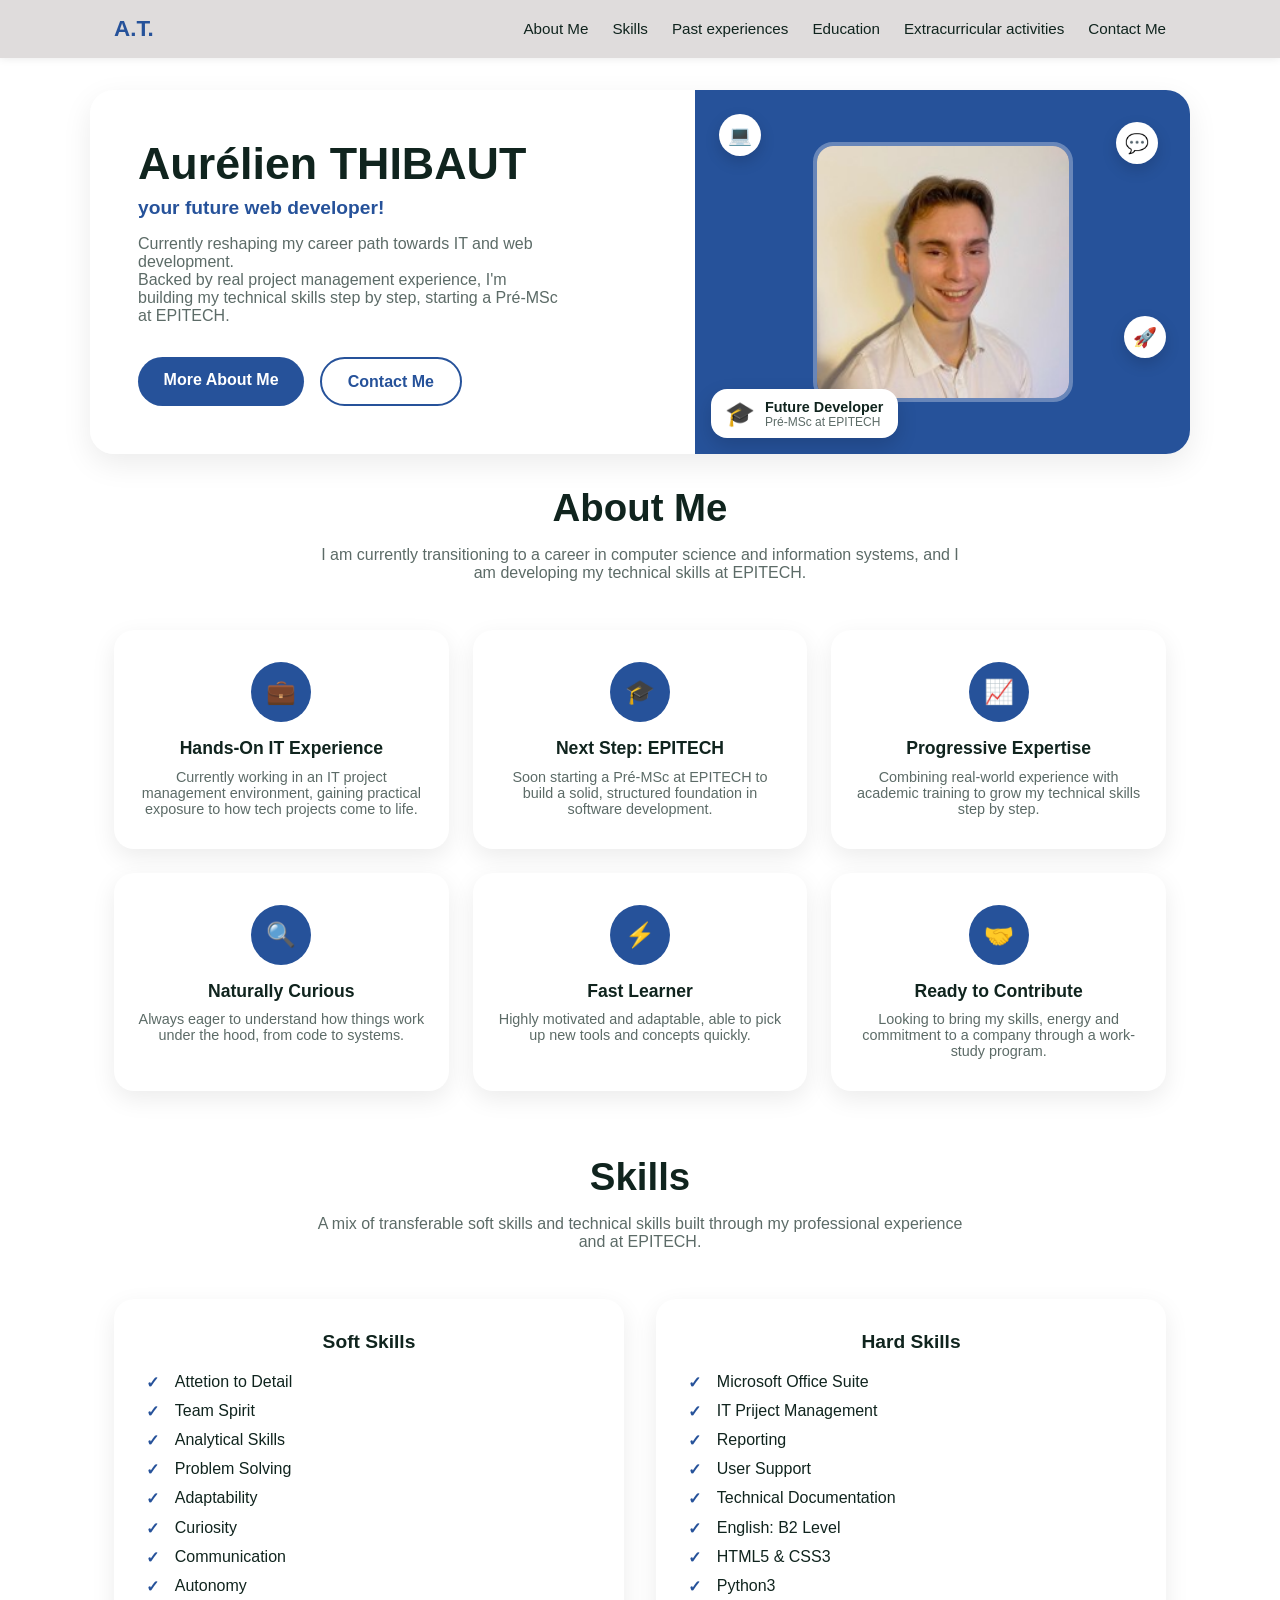
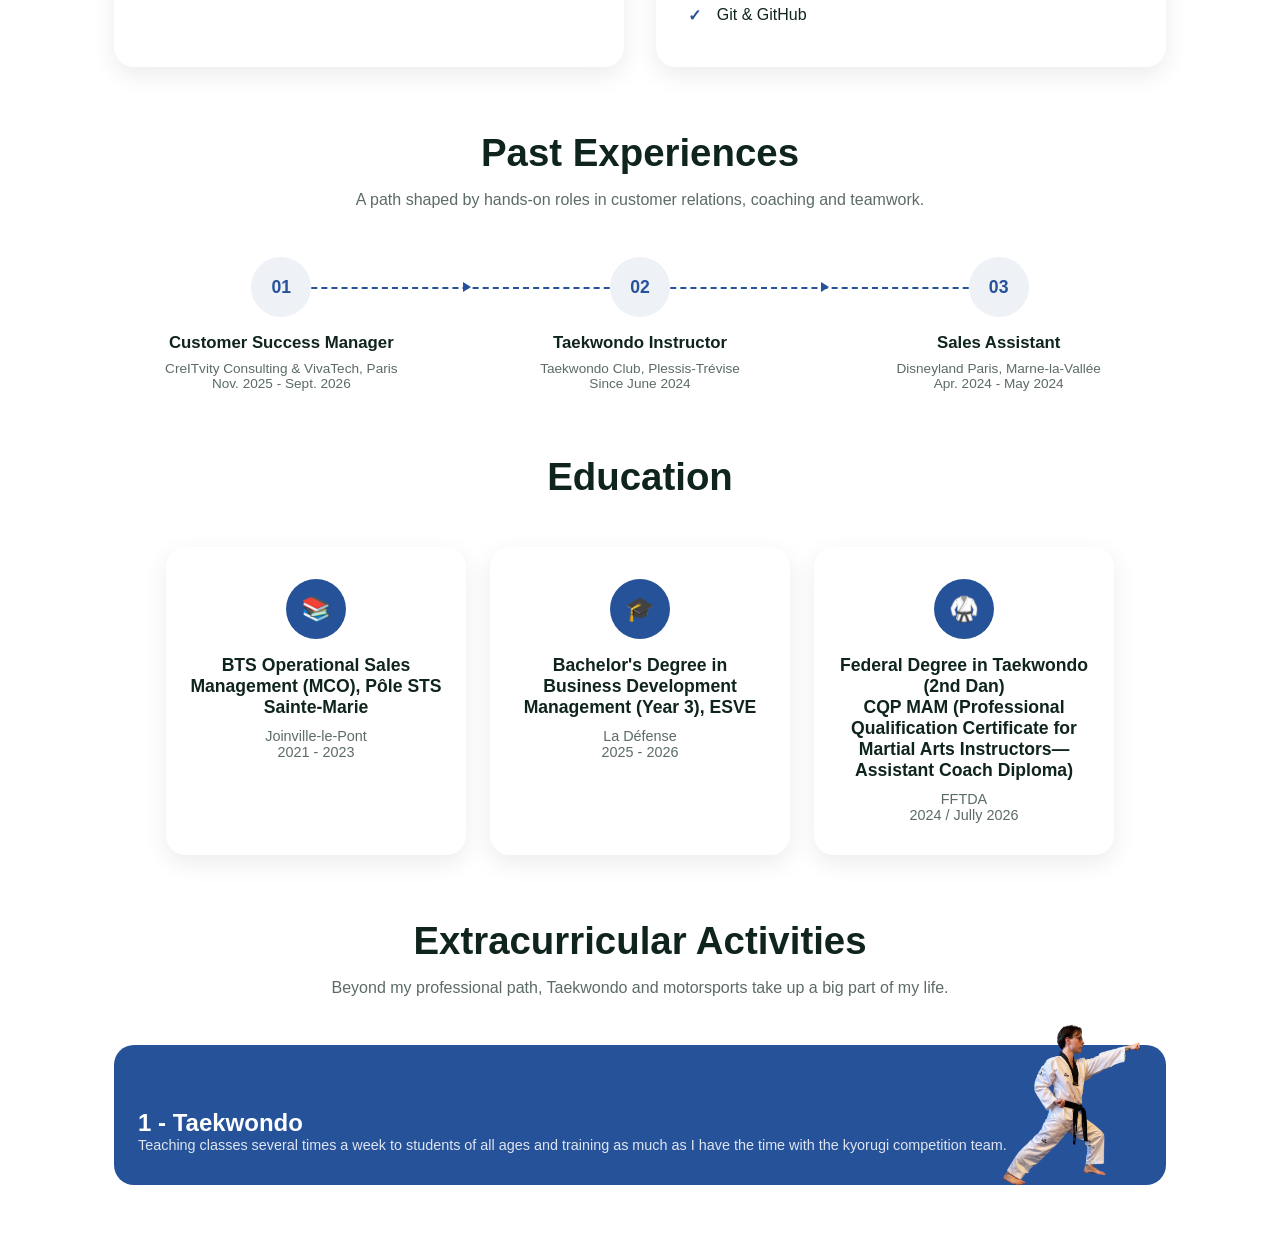
==== Digital_Resume/index.html @ 662f6525 "Day04-05: ongoing" ====
<!DOCTYPE html>
<html lang="en">
<head>
    <meta charset="UTF-8">
    <meta name="viewport" content="width=device-width, initial-scale=1.0">
    <title>Digital Resume</title>

    <link rel="stylesheet" href="style.css">
</head>
<body>
    <header class="navbar">
        <nav>
            <a href="#hero">A.T.</a>

            <ul class="nav-links">
                <li><a href="#about">About Me</a></li>
                <li><a href="#skills">Skills</a></li>
                <li><a href="#experience">Past experiences</a></li>
                <li><a href="#education">Education</a></li>
                <li><a href="#extracurricular">Extracurricular activities</a></li>
                <li><a href="#contact">Contact Me</a></li>
            </ul>
        </nav>
    </header>

    <section id="hero" class="hero">
        <div class="hero-text">
            <h1 class="hero-title">Aurélien THIBAUT</h1>
            <p class="hero-subtitle"> your future web developer!</p>
            <p class="hero-description">
                Currently reshaping my career path towards IT and web development.<br>
                Backed by real project management experience, I'm building my technical
                skills step by step, starting a Pré-MSc at EPITECH.
            </p>
            <div class="hero-buttons">
                <a href="#about" class="btn btn-primary">More About Me</a>
                <a href="#contact" class="btn btn-secondary">Contact Me</a>
            </div>
        </div>

        <div class="hero-image">
            <img src="Photo.jpg" alt="Picture Of Me" class="hero-photo">

            <div class="hero-badge hero-badge-main">
                <span class="hero-badge-icon">🎓</span>
                <div>
                    <p class="hero-badge-title">Future Developer</p>
                    <p class="hero-badge-text">Pré-MSc at EPITECH</p>
                </div>
            </div>
        
            <div class="hero-floating-icon icon-one">💻</div>
            <div class="hero-floating-icon icon-two">💬</div>
            <div class="hero-floating-icon icon-three">🚀</div>
        </div>
    </section>
    
    <section id="about">
        <div class="about-intro">
            <h2>About Me</h2>
                <p>I am currently transitioning to a career in computer science and information systems, and I am developing my technical skills at EPITECH.</p>
            </div>

        <div class="about-grid">
            <div class="about-item">
                <div class="about-icon">💼</div>
                <h3>Hands-On IT Experience</h3>
                <p>Currently working in an IT project management environment, gaining practical exposure to how tech projects come to life.</p>
            </div>

            <div class="about-item">
                <div class="about-icon">🎓</div>
                <h3>Next Step: EPITECH</h3>
                <p>Soon starting a Pré-MSc at EPITECH to build a solid, structured foundation in software development.</p>
            </div>

            <div class="about-item">
                <div class="about-icon">📈</div>
                <h3>Progressive Expertise</h3>
                <p>Combining real-world experience with academic training to grow my technical skills step by step.</p>
            </div>

            <div class="about-item">
                <div class="about-icon">🔍</div>
                <h3>Naturally Curious</h3>
                <p>Always eager to understand how things work under the hood, from code to systems.</p>
            </div>

            <div class="about-item">
                <div class="about-icon">⚡</div>
                <h3>Fast Learner</h3>
                <p>Highly motivated and adaptable, able to pick up new tools and concepts quickly.</p>
            </div>

            <div class="about-item">
                <div class="about-icon">🤝</div>
                <h3>Ready to Contribute</h3>
                <p>Looking to bring my skills, energy and commitment to a company through a work-study program.</p>
            </div>
        </div>
    </section>

    <section id="skills">
        <div class="section-header">
            <h2>Skills</h2>
            <p> A mix of transferable soft skills and technical skills built through my professional experience and at EPITECH.</p>
        </div>

        <div class="skills-grid">
            <div class="skills-category">
                <h3>Soft Skills</h3>
                <ul class="skills-list">
                    <li>Attetion to Detail</li>
                    <li>Team Spirit</li>
                    <li>Analytical Skills</li>
                    <li>Problem Solving</li>
                    <li>Adaptability</li>
                    <li>Curiosity</li>
                    <li>Communication</li>
                    <li>Autonomy</li>
                </ul>
            </div>

            <div class="skills-category">
                <h3>Hard Skills</h3>
                <ul class="skills-list">
                    <li>Microsoft Office Suite</li>
                    <li>IT Priject Management</li>
                    <li>Reporting</li>
                    <li>User Support</li>
                    <li>Technical Documentation</li>
                    <li>English: B2 Level</li>
                    <li>HTML5 & CSS3</li>
                    <li>Python3</li>
                    <li>Git & GitHub</li>
                </ul>
            </div>
        </div>
    </section>

    <section id="past experiences">

        <div class="section-header">
            <h2>Past Experiences</h2>
            <p>A path shaped by hands-on roles in customer relations, coaching and teamwork.</p>
        </div>

        <div class="experience-timeline">

            <div class="experience-step">
                <div class="experience-number">01</div>
                <h3>Customer Success  Manager</h3>
                <p>CreITvity Consulting & VivaTech, Paris<br>Nov. 2025 - Sept. 2026</p>
            </div>

            <div class="experience-step">
                <div class="experience-number">02</div>
                <h3>Taekwondo Instructor</h3>
                <p>Taekwondo Club, Plessis-Trévise<br>Since June 2024</p>
            </div>

            <div class="experience-step">
                <div class="experience-number">03</div>
                <h3>Sales Assistant</h3>
                <p>Disneyland Paris, Marne-la-Vallée<br>Apr. 2024 - May 2024</p>
            </div>

        </div>

    </section>

    <section id="education">

        <div class="education-intro">
            <h2>Education</h2>
        </div>

        <div class="education-grid">

            <div class="education-item">
                <div class="education-icon">📚</div>
                <h3>BTS Operational Sales Management (MCO), Pôle STS Sainte-Marie</h3>
                <p>Joinville-le-Pont<br>2021 - 2023</p>
            </div>

            <div class="education-item">
                <div class="education-icon">🎓</div>
                <h3>Bachelor's Degree in Business Development Management (Year 3), ESVE</h3>
                <p>La Défense<br>2025 - 2026</p>
            </div>

            <div class="education-item">
                <div class="education-icon">🥋</div>
                <h3>Federal Degree in Taekwondo (2nd Dan)<br>CQP MAM (Professional Qualification Certificate for Martial Arts Instructors—Assistant Coach Diploma)</h3>
                <p>FFTDA<br>2024 / Jully 2026</p>
            </div>

        </div>

    </section>

    <section id="extracurricular">

        <div class="section-header">
            <div class="extracurricular_activities-number"></div>
                <h2>Extracurricular Activities</h2>
                <p>Beyond my professional path, Taekwondo and motorsports take up a big part of my life.</p>
        </div>

            <div class="extracurricular-grid">
                <div class="extracurricular-item">
                    <img src="extracurricular-taekwondo.png" alt=" Picture Of Me Doing Taekwondo" class="extracurricular_activity_1-photo">
                    <h2>1 - Taekwondo</h2>
                    <p>Teaching classes several times a week to students of all ages and training as much as I have the time with the kyorugi competition team.</p>
                </div>
            </div>

    </section>

    <section class="Contact Me">
        <div class="contact">

        </div>
    </section>

</body>
</html>
---- Digital_Resume/style.css ----
/* Reset de base */
* {
    margin: 0;
    padding: 0;
    box-sizing: border-box;
}

body {
    font-family: Arial, sans-serif;
    color: #10241e;
}

a {
    text-decoration: none;
    color: inherit;
}

ul {
    list-style: none;
}

/* Barre menu */
.navbar {
    position: sticky;
    top: 0;
    background-color: #dfdcdc;
    box-shadow: 0 1px 8px rgba(0, 0, 0, 0.08);
    z-index: 1000;
}

.navbar nav {
    display: flex;
    align-items: center;
    justify-content: space-between;
    max-width: 1100px;
    margin: 0 auto;
    padding: 1rem 1.5rem;
    flex-wrap: wrap;
    gap: 1rem;
}

.navbar nav > a {
    font-weight: 700;
    font-size: 1.4rem;
    color: #26529a;
}

.nav-links {
    display: flex;
    flex-wrap: wrap;
    gap: 1.5rem;
}

.nav-links a {
    font-weight: 500;
    font-size: 0.95rem;
    position: relative;
    padding-bottom: 4px;
    transition: color 0.3s ease;
}

.nav-links a:hover {
    color: #26529a;
}

.nav-links a::after {
    content: '';
    position: absolute;
    left: 0;
    bottom: 0;
    width: 0;
    height: 2px;
    background-color: #26529a;
    transition: width 0.3s ease;
}

.nav-links a:hover::after {
    width: 100%;
}

/* Responsive : sur petit écran, les liens passent à la ligne au lieu de se cacher */
@media (max-width: 600px) {
    .navbar nav {
        flex-direction: column;
        align-items: center;
        text-align: center;
    }

    .nav-links {
        justify-content: center;
        gap: 1rem 1.2rem;
    }
}

/* Hero */
.hero {
    max-width: 1100px;
    margin: 2rem auto;
    display: grid;
    grid-template-columns: 1.1fr 0.9fr;
    align-items: stretch;
    border-radius: 24px;
    overflow: hidden;
    box-shadow: 0 10px 30px rgba(0, 0, 0, 0.08);
}

.hero-text {
    padding: 3rem;
    display: flex;
    flex-direction: column;
    justify-content: center;
    background-color: #ffffff;
}

.hero-title {
    font-size: clamp(2rem, 4vw, 2.8rem);
    margin-bottom: 0.5rem;
}

.hero-subtitle {
    font-size: 1.2rem;
    color: #26529a;
    font-weight: 600;
    margin-bottom: 1rem;
}

.hero-description {
    color: #5c6b67;
    margin-bottom: 2rem;
    max-width: 420px;
}

.hero-buttons {
    display: flex;
    gap: 1rem;
    flex-wrap: wrap;
}

.btn {
    padding: 0.85rem 1.6rem;
    border-radius: 999px;
    font-weight: 600;
    text-align: center;
    transition: transform 0.3s ease, box-shadow 0.3s ease, background-color 0.3s ease;
}

.btn-primary {
    background-color: #26529a;
    color: #ffffff;
}

.btn-primary:hover {
    background-color: #26529a;
    transform: translateY(-3px);
}

.btn-secondary {
    border: 2px solid #26529a;
    color: #26529a;
}

.btn-secondary:hover {
    background-color: #26529a;
    color: #ffffff;
    transform: translateY(-3px);
}

/* Colonne image */
.hero-image {
    position: relative;
    background-color: #26529a;
    display: flex;
    align-items: center;
    justify-content: center;
    padding: 2rem;
}

.hero-photo {
    width: clamp(160px, 35vw, 260px);
    height: clamp(160px, 35vw, 260px);
    object-fit: cover;
    border-radius: 20px;
    border: 4px solid rgba(255, 255, 255, 0.3);
}

/* Badge principal flottant */
.hero-badge {
    position: absolute;
    bottom: 1rem;
    left: 1rem;
    background-color: #ffffff;
    border-radius: 16px;
    padding: 0.6rem 0.9rem;
    display: flex;
    align-items: center;
    gap: 0.6rem;
    box-shadow: 0 8px 20px rgba(0, 0, 0, 0.15);
    max-width: min(220px, 55vw);
}

.hero-badge-icon {
    font-size: 1.5rem;
}

.hero-badge-title {
    font-weight: 700;
    font-size: 0.9rem;
}

.hero-badge-text {
    font-size: 0.75rem;
    color: #5c6b67;
}

/* Petites icônes flottantes décoratives */
.hero-floating-icon {
    position: absolute;
    background-color: #ffffff;
    border-radius: 50%;
    width: clamp(32px, 8vw, 42px);
    height: clamp(32px, 8vw, 42px);
    display: flex;
    align-items: center;
    justify-content: center;
    font-size: clamp(0.9rem, 2.5vw, 1.2rem);
    box-shadow: 0 6px 15px rgba(0, 0, 0, 0.15);
    animation: floatUpDown 3s ease-in-out infinite;
}

.icon-one {
    top: 1.5rem;
    left: 1.5rem;
    animation-delay: 0s;
}

.icon-two {
    top: 2rem;
    right: 2rem;
    animation-delay: 1s;
}

.icon-three {
    bottom: 6rem;
    right: 1.5rem;
    animation-delay: 2s;
}

@keyframes floatUpDown {
    0%, 100% { transform: translateY(0); }
    50% { transform: translateY(-10px); }
}

/* About Me */
.about-intro {
    max-width: 700px;
    margin: 0 auto 3rem;
    padding: 0 1.5rem;
    text-align: center;
}

.about-intro h2 {
    font-size: clamp(1.8rem, 3.5vw, 2.4rem);
    margin-bottom: 1rem;
}

.about-intro p {
    color: #5c6b67;
}

.about-grid {
    max-width: 1100px;
    margin: 0 auto;
    padding: 0 1.5rem 4rem;
    display: grid;
    grid-template-columns: repeat(3, 1fr);
    gap: 1.5rem;
}

.about-item {
    background-color: #ffffff;
    border-radius: 20px;
    padding: 2rem 1.5rem;
    box-shadow: 0 8px 24px rgba(0, 0, 0, 0.08);
    text-align: center;
    transition: transform 0.3s ease, box-shadow 0.3s ease;
}

.about-item:hover {
    transform: translateY(-6px);
    box-shadow: 0 14px 30px rgba(0, 0, 0, 0.12);
}

.about-icon {
    width: 60px;
    height: 60px;
    margin: 0 auto 1rem;
    border-radius: 50%;
    background-color: #26529a;
    color: #ffffff;
    display: flex;
    align-items: center;
    justify-content: center;
    font-size: 1.5rem;
}

.about-item h3 {
    font-size: 1.1rem;
    margin-bottom: 0.6rem;
}

.about-item p {
    font-size: 0.9rem;
    color: #5c6b67;
}

/* Skills */
.section-header {
    max-width: 700px;
    margin: 0 auto 3rem;
    padding: 0 1.5rem;
    text-align: center;
}

.section-header h2 {
    font-size: clamp(1.8rem, 3.5vw, 2.4rem);
    margin-bottom: 1rem;
}

.section-header p {
    color: #5c6b67;
}

.skills-grid {
    max-width: 1100px;
    margin: 0 auto;
    padding: 0 1.5rem 4rem;
    display: grid;
    grid-template-columns: repeat(2, 1fr);
    gap: 2rem;
}

.skills-category {
    background-color: #ffffff;
    border-radius: 20px;
    padding: 2rem;
    box-shadow: 0 8px 24px rgba(0, 0, 0, 0.08);
}

.skills-category h3 {
    text-align: center;
    margin-bottom: 1.2rem;
    font-size: 1.2rem;
}

.skills-list li {
    position: relative;
    padding-left: 1.8rem;
    margin-bottom: 0.7rem;
    color: #10241e;
}

.skills-list li::before {
    content: '✓';
    position: absolute;
    left: 0;
    color: #26529a;
    font-weight: 700;
}

/* Past Experiences */
.experience-timeline {
    max-width: 1100px;
    margin: 0 auto;
    padding: 0 1.5rem 4rem;
    display: grid;
    grid-template-columns: repeat(3, 1fr);
    gap: 1.5rem;
}

.experience-step {
    position: relative;
    text-align: center;
}

.experience-number {
    width: 60px;
    height: 60px;
    margin: 0 auto 1rem;
    border-radius: 50%;
    background-color: #eef1f6;
    color: #26529a;
    font-weight: 700;
    font-size: 1.1rem;
    display: flex;
    align-items: center;
    justify-content: center;
    position: relative;
    z-index: 2;
}

.experience-step h3 {
    margin-bottom: 0.5rem;
    font-size: 1.05rem;
}

.experience-step p {
    color: #5c6b67;
    font-size: 0.85rem;
}

/* Trait pointillé entre les cercles (pas sur le dernier step) */
.experience-step:not(:last-child)::before {
    content: '';
    position: absolute;
    top: 30px;
    left: 50%;
    width: calc(100% + 1.5rem);
    height: 0;
    border-top: 2px dashed #26529a;
    z-index: 1;
}

/* Pointe de flèche à la fin du trait */
.experience-step:not(:last-child)::after {
    content: '';
    position: absolute;
    top: 30px;
    left: calc(100% + 1.5rem - 10px);
    transform: translateY(-50%);
    width: 0;
    height: 0;
    border-top: 5px solid transparent;
    border-bottom: 5px solid transparent;
    border-left: 8px solid #26529a;
    z-index: 1;
}

/* Education */
.education-intro {
    max-width: 700px;
    margin: 0 auto 3rem;
    padding: 0 1.5rem;
    text-align: center;
}

.education-intro h2 {
    font-size: clamp(1.8rem, 3.5vw, 2.4rem);
    margin-bottom: 1rem;
}

.education-intro p {
    color: #5c6b67;
}

.education-grid {
    max-width: 1100px;
    margin: 0 auto;
    padding: 0 1.5rem 4rem;
    display: flex;
    flex-wrap: wrap;
    justify-content: center;
    gap: 1.5rem;
}

.education-item {
    flex: 0 1 300px;
    background-color: #ffffff;
    border-radius: 20px;
    padding: 2rem 1.5rem;
    box-shadow: 0 8px 24px rgba(0, 0, 0, 0.08);
    text-align: center;
    transition: transform 0.3s ease, box-shadow 0.3s ease;
}

.education-item:hover {
    transform: translateY(-6px);
    box-shadow: 0 14px 30px rgba(0, 0, 0, 0.12);
}

.education-icon {
    width: 60px;
    height: 60px;
    margin: 0 auto 1rem;
    border-radius: 50%;
    background-color: #26529a;
    color: #ffffff;
    display: flex;
    align-items: center;
    justify-content: center;
    font-size: 1.5rem;
}

.education-item h3 {
    font-size: 1.1rem;
    margin-bottom: 0.6rem;
}

.education-item p {
    font-size: 0.9rem;
    color: #5c6b67;
}

/* Extracurricular Activities */
.extracurricular-grid {
    max-width: 1100px;
    margin: 0 auto;
    padding: 0 1.5rem 4rem;
    display: grid;
    grid-template-columns: repeat(auto-fit, minmax(260px, 1fr));
    gap: 2rem;
}

.extracurricular-item {
    position: relative;
    background-color: #26529a;
    border-radius: 20px;
    padding: 4rem 1.5rem 2rem;
    color: #ffffff;
    overflow: visible;
}

.extracurricular_activity_1-photo {
    position: absolute;
    top: -40px;
    right: 1.5rem;
    width: 140px;
    height: 200px;
    object-fit: cover;
    border-radius: 0px;
}

.extracurricular-item h3 {
    font-size: 1.2rem;
    margin-bottom: 0.5rem;
}

.extracurricular-item p {
    font-size: 0.9rem;
    color: rgba(255, 255, 255, 0.85);
}

/* Responsive */
.hero-floating-icon {
    position: absolute;
    background-color: #ffffff;
    border-radius: 50%;
    width: clamp(32px, 8vw, 42px);
    height: clamp(32px, 8vw, 42px);
    display: flex;
    align-items: center;
    justify-content: center;
    font-size: clamp(0.9rem, 2.5vw, 1.2rem);
    box-shadow: 0 6px 15px rgba(0, 0, 0, 0.15);
    animation: floatUpDown 3s ease-in-out infinite;
}

@media (max-width: 900px) {
    .about-grid {
        grid-template-columns: repeat(2, 1fr);
    }
}

@media (max-width: 767px) {
    .hero {
        grid-template-columns: 1fr;
        margin: 1rem;
    }

    .hero-text {
        padding: 2rem 1.5rem;
        text-align: center;
        align-items: center;
    }

    .hero-description {
        max-width: none;
    }

    .hero-buttons {
        justify-content: center;
    }

    .hero-image {
        min-height: 320px;
    }
}

@media (max-width: 700px) {
    .skills-grid {
        grid-template-columns: 1fr;
    }

    .experience-timeline {
    grid-template-columns: 1fr;
    gap: 2.5rem;
    }

.experience-step::before,
.experience-step::after {
    display: none;
    }
}

@media (max-width: 600px) {
    .about-grid {
        grid-template-columns: 1fr;
    }
}

@media (max-width: 480px) {
    .navbar nav > a {
        font-size: 1.2rem;
    }

    .nav-links {
        gap: 0.6rem 1rem;
        font-size: 0.85rem;
    }
}
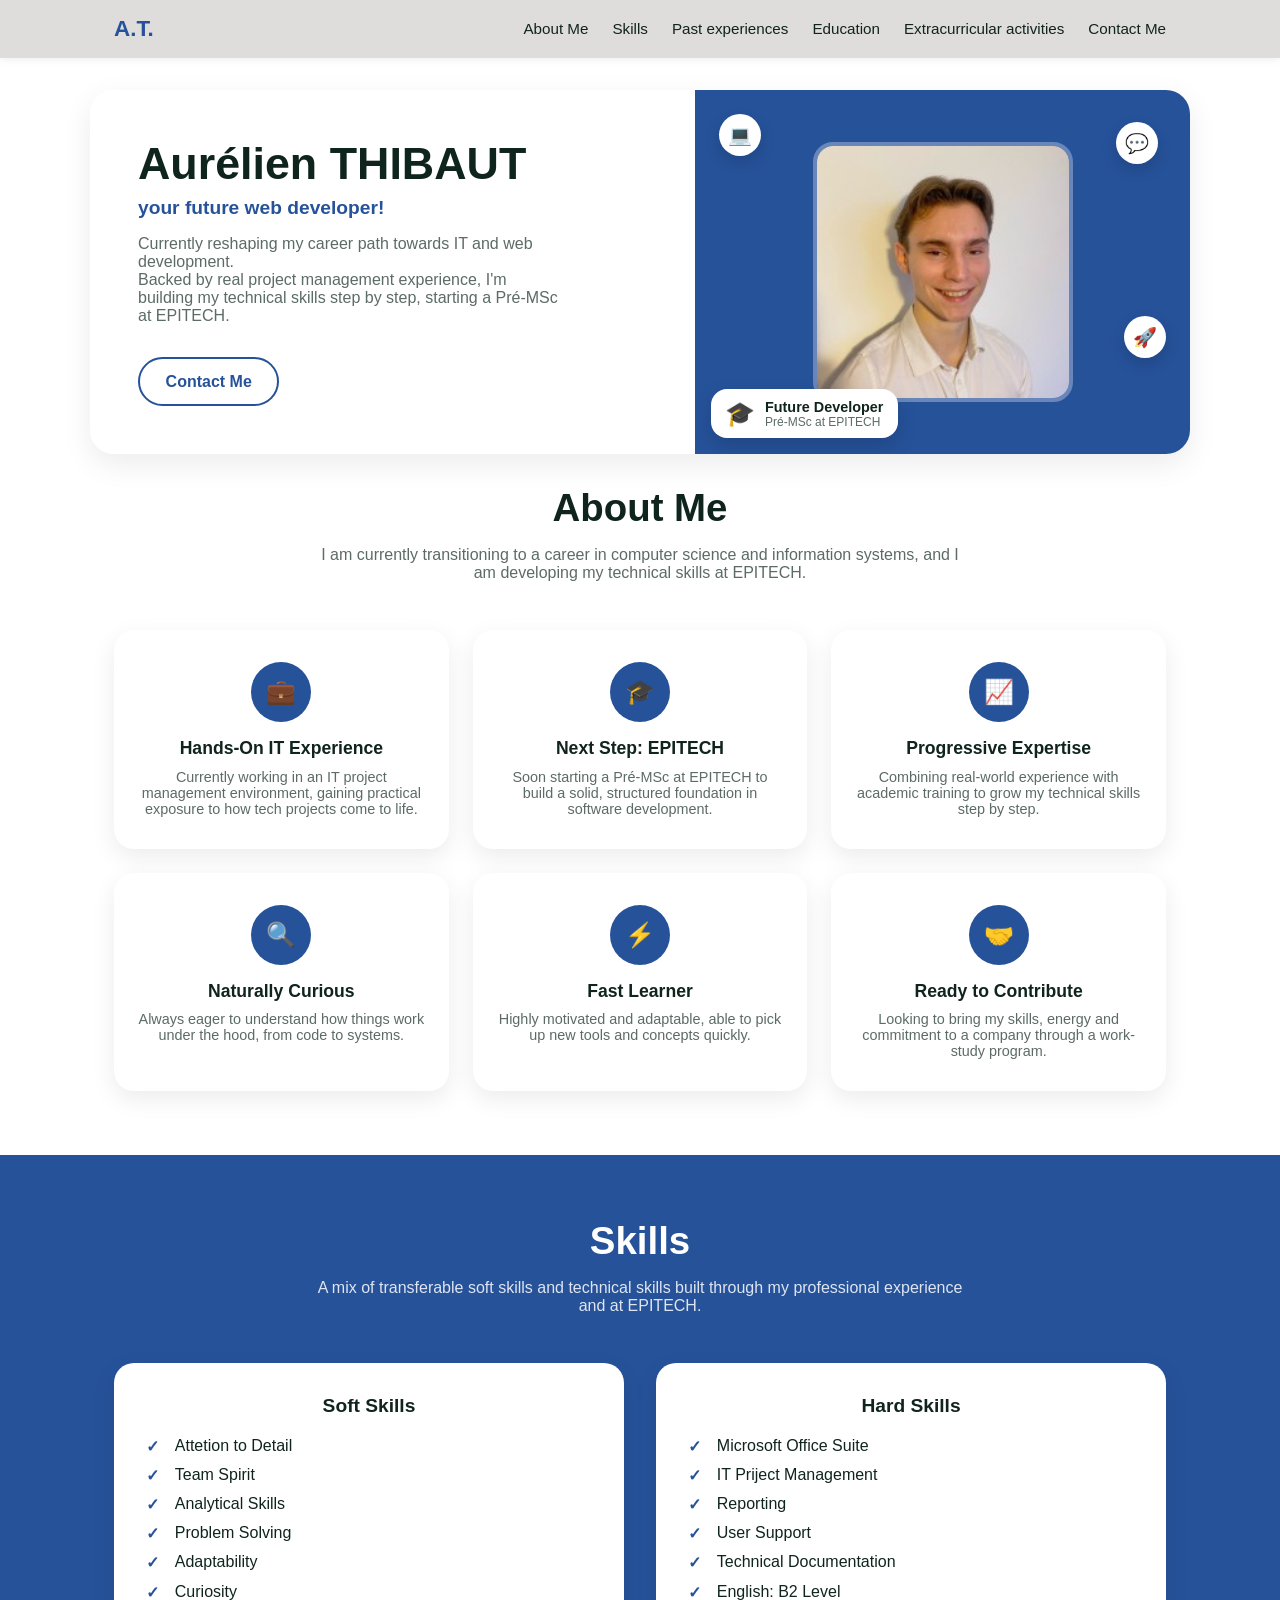
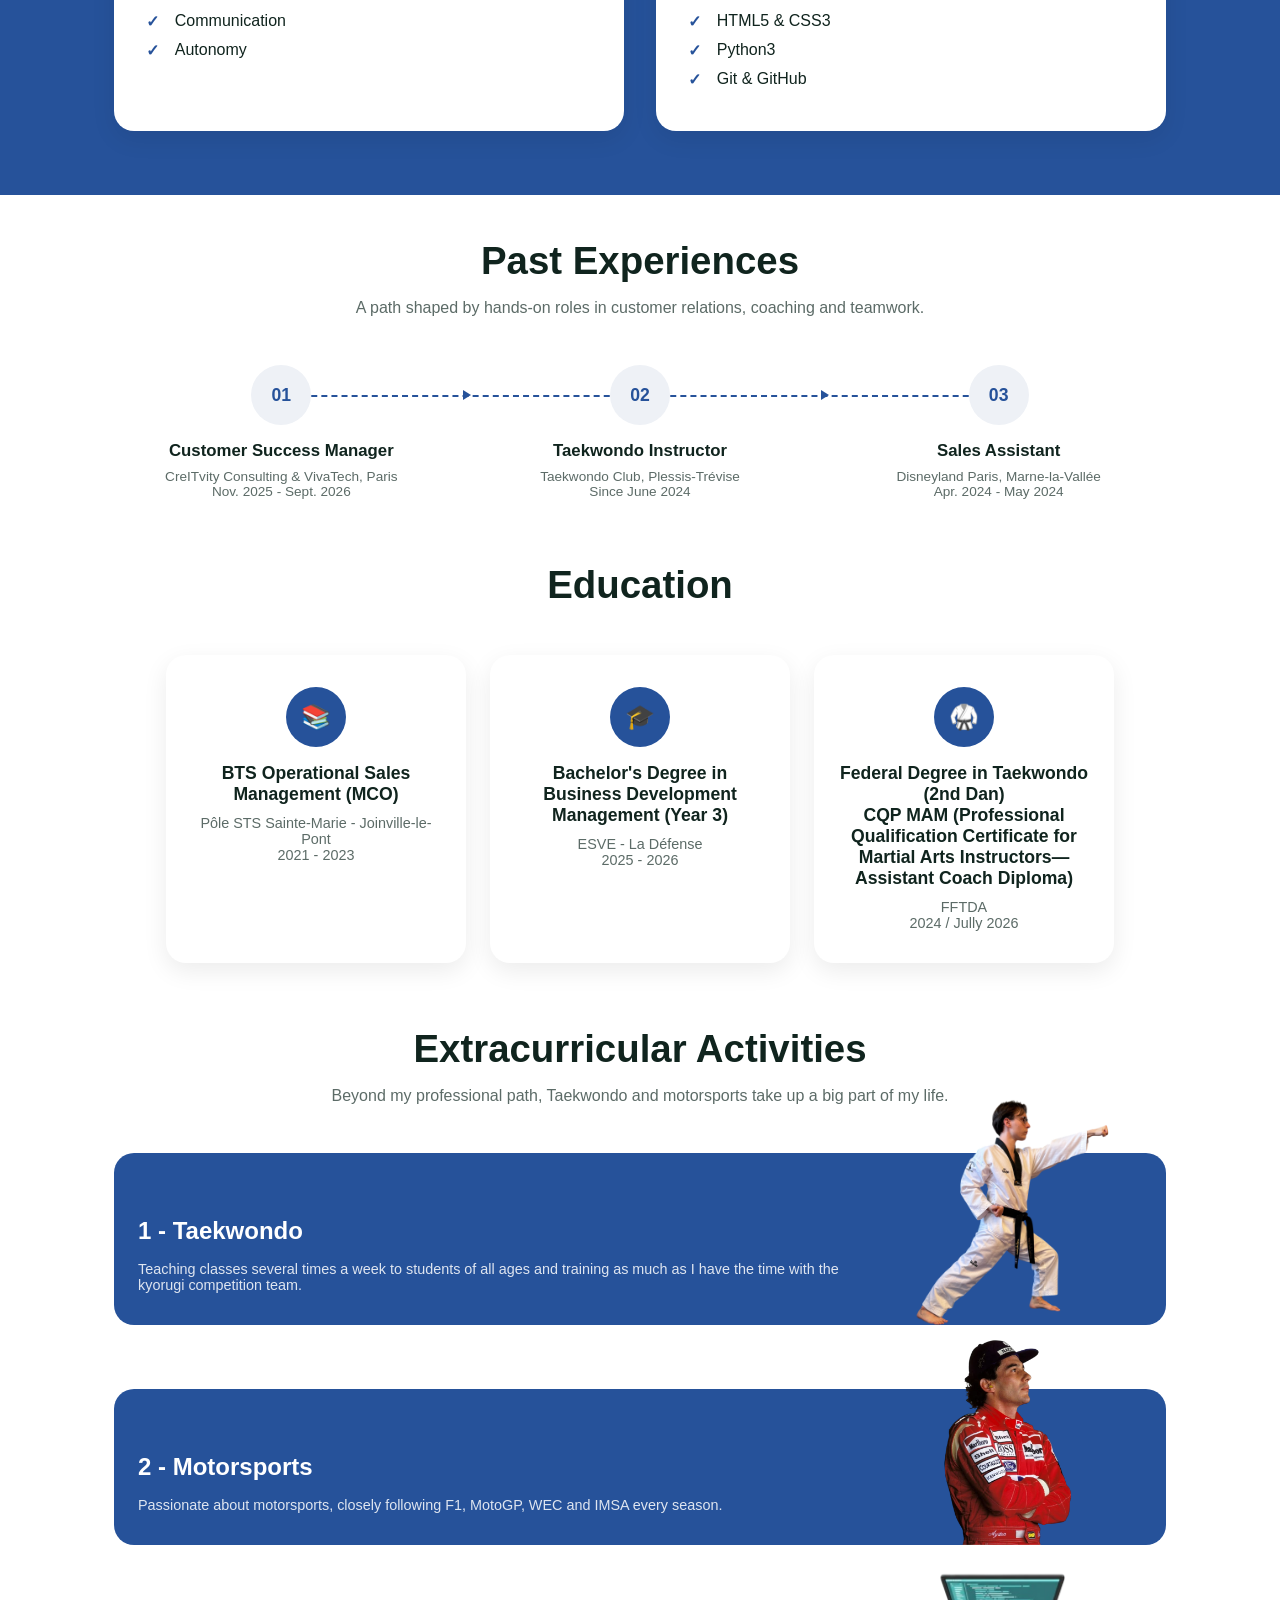
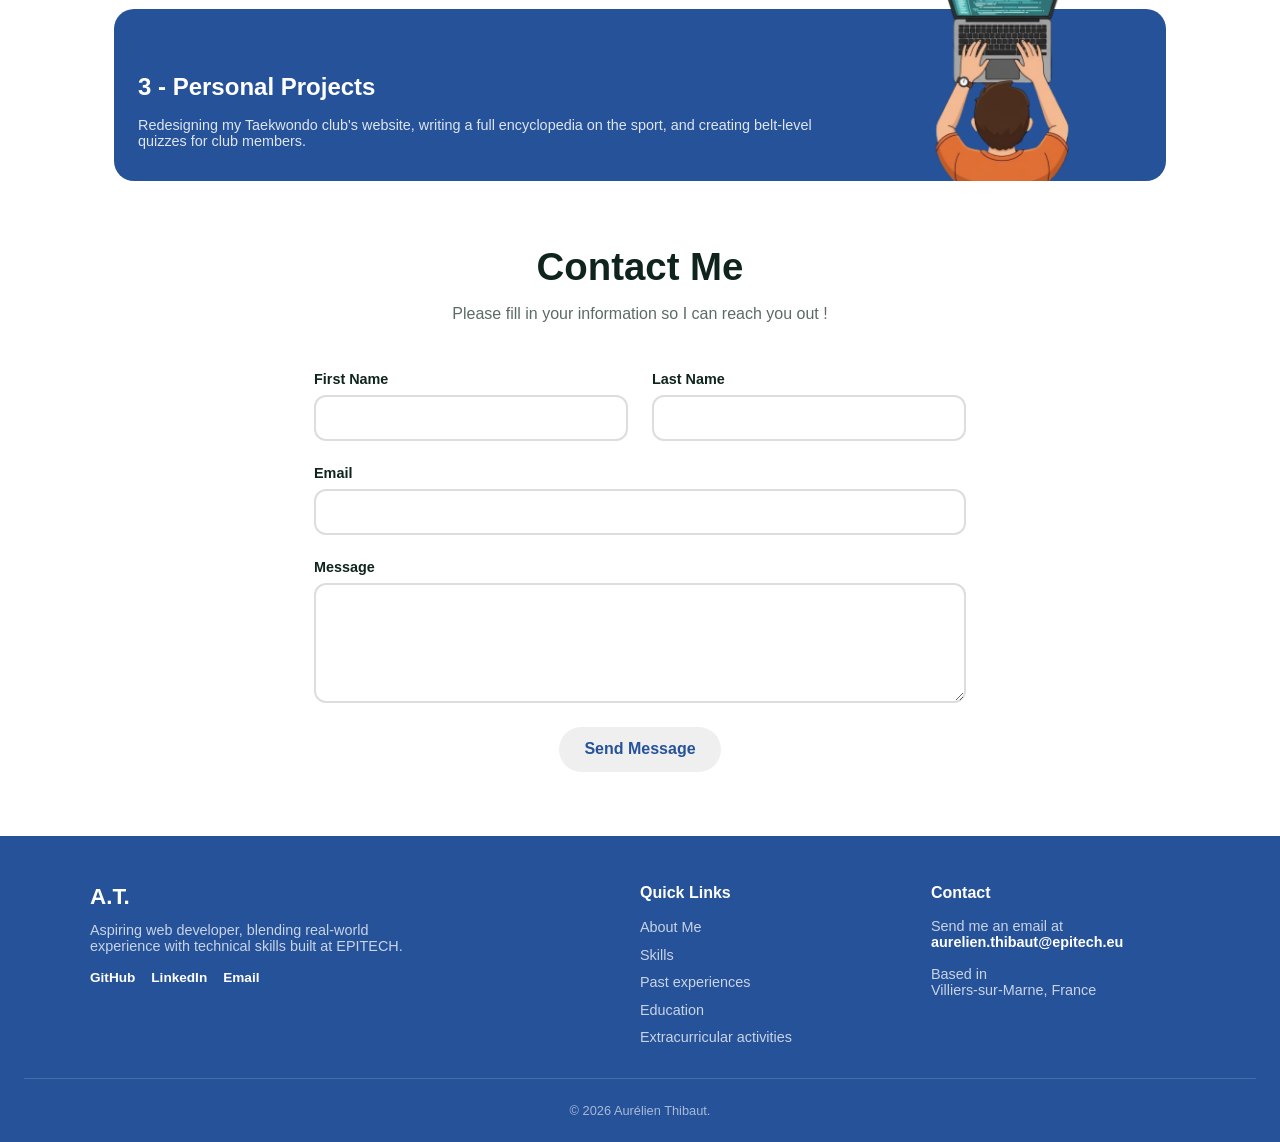
==== commit 78f064af: "Digital_Resume: done (setting the website's prod)" ====
--- a/Digital_Resume/index.html
+++ b/Digital_Resume/index.html
@@ -23,205 +23,286 @@
         </nav>
     </header>
 
-    <section id="hero" class="hero">
-        <div class="hero-text">
-            <h1 class="hero-title">Aurélien THIBAUT</h1>
-            <p class="hero-subtitle"> your future web developer!</p>
-            <p class="hero-description">
-                Currently reshaping my career path towards IT and web development.<br>
-                Backed by real project management experience, I'm building my technical
-                skills step by step, starting a Pré-MSc at EPITECH.
-            </p>
-            <div class="hero-buttons">
-                <a href="#about" class="btn btn-primary">More About Me</a>
-                <a href="#contact" class="btn btn-secondary">Contact Me</a>
+    <main>
+
+        <section id="hero" class="hero">
+            <div class="hero-text">
+                <h1 class="hero-title">Aurélien THIBAUT</h1>
+                <p class="hero-subtitle"> your future web developer!</p>
+                <p class="hero-description">
+                    Currently reshaping my career path towards IT and web development.<br>
+                    Backed by real project management experience, I'm building my technical
+                    skills step by step, starting a Pré-MSc at EPITECH.
+                </p>
+                <div class="hero-buttons">
+                    <a href="#contact" class="btn btn-primary">Contact Me</a>
+                </div>
+            </div>
+
+            <div class="hero-image">
+                <img src="Photo.jpg" alt="Picture Of Me" class="hero-photo">
+
+                <div class="hero-badge hero-badge-main">
+                    <span class="hero-badge-icon">🎓</span>
+                    <div>
+                        <p class="hero-badge-title">Future Developer</p>
+                        <p class="hero-badge-text">Pré-MSc at EPITECH</p>
+                    </div>
+                </div>
+            
+                <div class="hero-floating-icon icon-one">💻</div>
+                <div class="hero-floating-icon icon-two">💬</div>
+                <div class="hero-floating-icon icon-three">🚀</div>
+            </div>
+        </section>
+        
+        <section id="about">
+            <div class="about-intro">
+                <h2>About Me</h2>
+                    <p>I am currently transitioning to a career in computer science and information systems, and I am developing my technical skills at EPITECH.</p>
+                </div>
+
+            <div class="about-grid">
+                <div class="about-item">
+                    <div class="about-icon">💼</div>
+                    <h3>Hands-On IT Experience</h3>
+                    <p>Currently working in an IT project management environment, gaining practical exposure to how tech projects come to life.</p>
+                </div>
+
+                <div class="about-item">
+                    <div class="about-icon">🎓</div>
+                    <h3>Next Step: EPITECH</h3>
+                    <p>Soon starting a Pré-MSc at EPITECH to build a solid, structured foundation in software development.</p>
+                </div>
+
+                <div class="about-item">
+                    <div class="about-icon">📈</div>
+                    <h3>Progressive Expertise</h3>
+                    <p>Combining real-world experience with academic training to grow my technical skills step by step.</p>
+                </div>
+
+                <div class="about-item">
+                    <div class="about-icon">🔍</div>
+                    <h3>Naturally Curious</h3>
+                    <p>Always eager to understand how things work under the hood, from code to systems.</p>
+                </div>
+
+                <div class="about-item">
+                    <div class="about-icon">⚡</div>
+                    <h3>Fast Learner</h3>
+                    <p>Highly motivated and adaptable, able to pick up new tools and concepts quickly.</p>
+                </div>
+
+                <div class="about-item">
+                    <div class="about-icon">🤝</div>
+                    <h3>Ready to Contribute</h3>
+                    <p>Looking to bring my skills, energy and commitment to a company through a work-study program.</p>
+                </div>
+            </div>
+        </section>
+
+        <section id="skills">
+            <div class="section-header">
+                <h2>Skills</h2>
+                <p> A mix of transferable soft skills and technical skills built through my professional experience and at EPITECH.</p>
+            </div>
+
+            <div class="skills-grid">
+                <div class="skills-category">
+                    <h3>Soft Skills</h3>
+                    <ul class="skills-list">
+                        <li>Attetion to Detail</li>
+                        <li>Team Spirit</li>
+                        <li>Analytical Skills</li>
+                        <li>Problem Solving</li>
+                        <li>Adaptability</li>
+                        <li>Curiosity</li>
+                        <li>Communication</li>
+                        <li>Autonomy</li>
+                    </ul>
+                </div>
+
+                <div class="skills-category">
+                    <h3>Hard Skills</h3>
+                    <ul class="skills-list">
+                        <li>Microsoft Office Suite</li>
+                        <li>IT Priject Management</li>
+                        <li>Reporting</li>
+                        <li>User Support</li>
+                        <li>Technical Documentation</li>
+                        <li>English: B2 Level</li>
+                        <li>HTML5 & CSS3</li>
+                        <li>Python3</li>
+                        <li>Git & GitHub</li>
+                    </ul>
+                </div>
+            </div>
+        </section>
+
+        <section id="past experiences">
+
+            <div class="section-header">
+                <h2><br>Past Experiences</h2>
+                <p>A path shaped by hands-on roles in customer relations, coaching and teamwork.</p>
+            </div>
+
+            <div class="experience-timeline">
+
+                <div class="experience-step">
+                    <div class="experience-number">01</div>
+                    <h3>Customer Success  Manager</h3>
+                    <p>CreITvity Consulting & VivaTech, Paris<br>Nov. 2025 - Sept. 2026</p>
+                </div>
+
+                <div class="experience-step">
+                    <div class="experience-number">02</div>
+                    <h3>Taekwondo Instructor</h3>
+                    <p>Taekwondo Club, Plessis-Trévise<br>Since June 2024</p>
+                </div>
+
+                <div class="experience-step">
+                    <div class="experience-number">03</div>
+                    <h3>Sales Assistant</h3>
+                    <p>Disneyland Paris, Marne-la-Vallée<br>Apr. 2024 - May 2024</p>
+                </div>
+
+            </div>
+
+        </section>
+
+        <section id="education">
+
+            <div class="education-intro">
+                <h2>Education</h2>
+            </div>
+
+            <div class="education-grid">
+
+                <div class="education-item">
+                    <div class="education-icon">📚</div>
+                    <h3>BTS Operational Sales Management (MCO)</h3>
+                    <p>Pôle STS Sainte-Marie - Joinville-le-Pont<br>2021 - 2023</p>
+                </div>
+
+                <div class="education-item">
+                    <div class="education-icon">🎓</div>
+                    <h3>Bachelor's Degree in Business Development Management (Year 3)</h3>
+                    <p>ESVE - La Défense<br>2025 - 2026</p>
+                </div>
+
+                <div class="education-item">
+                    <div class="education-icon">🥋</div>
+                    <h3>Federal Degree in Taekwondo (2nd Dan)<br>CQP MAM (Professional Qualification Certificate for Martial Arts Instructors—Assistant Coach Diploma)</h3>
+                    <p>FFTDA<br>2024 / Jully 2026</p>
+                </div>
+
+            </div>
+
+        </section>
+
+        <section id="extracurricular">
+
+            <div class="section-header">
+                <div class="extracurricular_activities-number"></div>
+                    <h2>Extracurricular Activities</h2>
+                    <p>Beyond my professional path, Taekwondo and motorsports take up a big part of my life.</p>
+            </div>
+
+                <div class="extracurricular-grid">
+                    <div class="extracurricular-item">
+                        <img src="extracurricular-taekwondo.png" alt=" Picture Of Me Doing Taekwondo" class="extracurricular_activity_1-photo">
+                        <h2>1 - Taekwondo</h2>
+                        <p><br>Teaching classes several times a week to students of all ages and training as much as I have the time with the kyorugi competition team.</p>
+                    </div>
+                </div>
+
+                <div class="extracurricular-grid">
+                    <div class="extracurricular-item">
+                        <img src="extracurricular-f1.png" alt=" Picture Of Me Doing Taekwondo" class="extracurricular_activity_2-photo">
+                        <h2>2 - Motorsports</h2>
+                        <p><br>Passionate about motorsports, closely following F1, MotoGP, WEC and IMSA every season.</p>
+                    </div>
+                </div>
+                
+                <div class="extracurricular-grid">
+                    <div class="extracurricular-item">
+                        <img src="extracurricular-dev.png" alt=" Picture Of Me Doing Taekwondo" class="extracurricular_activity_3-photo">
+                        <h2>3 - Personal Projects</h2>
+                        <p><br>Redesigning my Taekwondo club's website, writing a full encyclopedia on the sport, and creating belt-level quizzes for club members.</p>
+                    </div>
+                </div>
+
+        </section>
+
+        <section id="contact">
+            <div class="section-header">
+                <h2>Contact Me</h2>
+                <p>Please fill in your information so I can reach you out !</p>
+            </div>
+
+            <form class="contact-form" action="mailto:aurelien.thibaut@epitech.eu" method="post" enctype="text/plain">
+                <div class="form-row">
+                    <div class="form-group">
+                        <label for="firstname">First Name</label>
+                        <input type="text" id="firstname" name="firstname" required>
+                    </div>
+
+                    <div class="form-group">
+                        <label for="lastname">Last Name</label>
+                        <input type="text" id="lastname" name="lastname" required>
+                    </div>
+                </div>
+
+                <div class="form-group">
+                    <label for="email">Email</label>
+                    <input type="email" id="email" name="email" required>
+                </div>
+
+                <div class="form-group">
+                    <label for="message">Message</label>
+                    <textarea id="message" name="message" rows="5" required></textarea>
+                </div>
+
+                <button type="submit" class="btn btn-primary">Send Message</button>
+            </form>
+        </section>
+    
+    </main>
+
+    <footer class="site-footer">
+        <div class="footer-content">
+            <div class="footer-brand">
+                <a href="#hero" class="footer-logo">A.T.</a>
+                <p class="footer-tagline">Aspiring web developer, blending real-world experience with technical skills built at EPITECH.</p>
+                <div class="footer-socials">
+                    <a href="https://github.com/Aure-0411/" target="_blank" rel="noopener">GitHub</a>
+                    <a href="https://www.linkedin.com/in/aur%C3%A9lien-thibaut-6593a7209/" target="_blank" rel="noopener">LinkedIn</a>
+                    <a href="mailto:aurelien.thibaut@epitech.eu">Email</a>
+                </div>
+            </div>
+
+            <div class="footer-links">
+                <h3>Quick Links</h3>
+                <ul>
+                    <li><a href="#about">About Me</a></li>
+                    <li><a href="#skills">Skills</a></li>
+                    <li><a href="#experience">Past experiences</a></li>
+                    <li><a href="#education">Education</a></li>
+                    <li><a href="#extracurricular">Extracurricular activities</a></li>
+                </ul>
+            </div>
+
+            <div class="footer-contact">
+                <h3>Contact</h3>
+                <p>Send me an email at<br><a href="mailto:aurelien.thibaut@epitehc.eu">aurelien.thibaut@epitech.eu</a></p>
+                <p>Based in<br>Villiers-sur-Marne, France</p>
             </div>
         </div>
 
-        <div class="hero-image">
-            <img src="Photo.jpg" alt="Picture Of Me" class="hero-photo">
-
-            <div class="hero-badge hero-badge-main">
-                <span class="hero-badge-icon">🎓</span>
-                <div>
-                    <p class="hero-badge-title">Future Developer</p>
-                    <p class="hero-badge-text">Pré-MSc at EPITECH</p>
-                </div>
-            </div>
-        
-            <div class="hero-floating-icon icon-one">💻</div>
-            <div class="hero-floating-icon icon-two">💬</div>
-            <div class="hero-floating-icon icon-three">🚀</div>
+        <div class="footer-bottom">
+            <p>&copy; 2026 Aurélien Thibaut.</p>
         </div>
-    </section>
-    
-    <section id="about">
-        <div class="about-intro">
-            <h2>About Me</h2>
-                <p>I am currently transitioning to a career in computer science and information systems, and I am developing my technical skills at EPITECH.</p>
-            </div>
-
-        <div class="about-grid">
-            <div class="about-item">
-                <div class="about-icon">💼</div>
-                <h3>Hands-On IT Experience</h3>
-                <p>Currently working in an IT project management environment, gaining practical exposure to how tech projects come to life.</p>
-            </div>
-
-            <div class="about-item">
-                <div class="about-icon">🎓</div>
-                <h3>Next Step: EPITECH</h3>
-                <p>Soon starting a Pré-MSc at EPITECH to build a solid, structured foundation in software development.</p>
-            </div>
-
-            <div class="about-item">
-                <div class="about-icon">📈</div>
-                <h3>Progressive Expertise</h3>
-                <p>Combining real-world experience with academic training to grow my technical skills step by step.</p>
-            </div>
-
-            <div class="about-item">
-                <div class="about-icon">🔍</div>
-                <h3>Naturally Curious</h3>
-                <p>Always eager to understand how things work under the hood, from code to systems.</p>
-            </div>
-
-            <div class="about-item">
-                <div class="about-icon">⚡</div>
-                <h3>Fast Learner</h3>
-                <p>Highly motivated and adaptable, able to pick up new tools and concepts quickly.</p>
-            </div>
-
-            <div class="about-item">
-                <div class="about-icon">🤝</div>
-                <h3>Ready to Contribute</h3>
-                <p>Looking to bring my skills, energy and commitment to a company through a work-study program.</p>
-            </div>
-        </div>
-    </section>
-
-    <section id="skills">
-        <div class="section-header">
-            <h2>Skills</h2>
-            <p> A mix of transferable soft skills and technical skills built through my professional experience and at EPITECH.</p>
-        </div>
-
-        <div class="skills-grid">
-            <div class="skills-category">
-                <h3>Soft Skills</h3>
-                <ul class="skills-list">
-                    <li>Attetion to Detail</li>
-                    <li>Team Spirit</li>
-                    <li>Analytical Skills</li>
-                    <li>Problem Solving</li>
-                    <li>Adaptability</li>
-                    <li>Curiosity</li>
-                    <li>Communication</li>
-                    <li>Autonomy</li>
-                </ul>
-            </div>
-
-            <div class="skills-category">
-                <h3>Hard Skills</h3>
-                <ul class="skills-list">
-                    <li>Microsoft Office Suite</li>
-                    <li>IT Priject Management</li>
-                    <li>Reporting</li>
-                    <li>User Support</li>
-                    <li>Technical Documentation</li>
-                    <li>English: B2 Level</li>
-                    <li>HTML5 & CSS3</li>
-                    <li>Python3</li>
-                    <li>Git & GitHub</li>
-                </ul>
-            </div>
-        </div>
-    </section>
-
-    <section id="past experiences">
-
-        <div class="section-header">
-            <h2>Past Experiences</h2>
-            <p>A path shaped by hands-on roles in customer relations, coaching and teamwork.</p>
-        </div>
-
-        <div class="experience-timeline">
-
-            <div class="experience-step">
-                <div class="experience-number">01</div>
-                <h3>Customer Success  Manager</h3>
-                <p>CreITvity Consulting & VivaTech, Paris<br>Nov. 2025 - Sept. 2026</p>
-            </div>
-
-            <div class="experience-step">
-                <div class="experience-number">02</div>
-                <h3>Taekwondo Instructor</h3>
-                <p>Taekwondo Club, Plessis-Trévise<br>Since June 2024</p>
-            </div>
-
-            <div class="experience-step">
-                <div class="experience-number">03</div>
-                <h3>Sales Assistant</h3>
-                <p>Disneyland Paris, Marne-la-Vallée<br>Apr. 2024 - May 2024</p>
-            </div>
-
-        </div>
-
-    </section>
-
-    <section id="education">
-
-        <div class="education-intro">
-            <h2>Education</h2>
-        </div>
-
-        <div class="education-grid">
-
-            <div class="education-item">
-                <div class="education-icon">📚</div>
-                <h3>BTS Operational Sales Management (MCO), Pôle STS Sainte-Marie</h3>
-                <p>Joinville-le-Pont<br>2021 - 2023</p>
-            </div>
-
-            <div class="education-item">
-                <div class="education-icon">🎓</div>
-                <h3>Bachelor's Degree in Business Development Management (Year 3), ESVE</h3>
-                <p>La Défense<br>2025 - 2026</p>
-            </div>
-
-            <div class="education-item">
-                <div class="education-icon">🥋</div>
-                <h3>Federal Degree in Taekwondo (2nd Dan)<br>CQP MAM (Professional Qualification Certificate for Martial Arts Instructors—Assistant Coach Diploma)</h3>
-                <p>FFTDA<br>2024 / Jully 2026</p>
-            </div>
-
-        </div>
-
-    </section>
-
-    <section id="extracurricular">
-
-        <div class="section-header">
-            <div class="extracurricular_activities-number"></div>
-                <h2>Extracurricular Activities</h2>
-                <p>Beyond my professional path, Taekwondo and motorsports take up a big part of my life.</p>
-        </div>
-
-            <div class="extracurricular-grid">
-                <div class="extracurricular-item">
-                    <img src="extracurricular-taekwondo.png" alt=" Picture Of Me Doing Taekwondo" class="extracurricular_activity_1-photo">
-                    <h2>1 - Taekwondo</h2>
-                    <p>Teaching classes several times a week to students of all ages and training as much as I have the time with the kyorugi competition team.</p>
-                </div>
-            </div>
-
-    </section>
-
-    <section class="Contact Me">
-        <div class="contact">
-
-        </div>
-    </section>
+    </footer>
 
 </body>
 </html>
--- a/Digital_Resume/style.css
+++ b/Digital_Resume/style.css
@@ -145,21 +145,11 @@
 }
 
 .btn-primary {
-    background-color: #26529a;
-    color: #ffffff;
-}
-
-.btn-primary:hover {
-    background-color: #26529a;
-    transform: translateY(-3px);
-}
-
-.btn-secondary {
     border: 2px solid #26529a;
     color: #26529a;
 }
 
-.btn-secondary:hover {
+.btn-primary:hover:hover {
     background-color: #26529a;
     color: #ffffff;
     transform: translateY(-3px);
@@ -314,6 +304,20 @@
 }
 
 /* Skills */
+
+#skills {
+    background-color: #26529a;
+    padding: 4rem 0 0;
+}
+
+#skills .section-header h2 {
+    color: #ffffff;
+}
+
+#skills .section-header p {
+    color: rgba(255, 255, 255, 0.85);
+}
+
 .section-header {
     max-width: 700px;
     margin: 0 auto 3rem;
@@ -521,11 +525,32 @@
 
 .extracurricular_activity_1-photo {
     position: absolute;
-    top: -40px;
-    right: 1.5rem;
-    width: 140px;
-    height: 200px;
+    bottom: 0px;
+    right: 3rem;
+    width: 210px;
+    height: auto;
+    object-fit: cocontain;
+}
+
+.extracurricular_activity_2-photo {
+    position: absolute;
+    bottom: 0px;
+    right: 3rem;
+    width: 220px;
+    height: 300;
     object-fit: cover;
+    object-position: top;
+    border-radius: 0px;
+}
+
+.extracurricular_activity_3-photo {
+    position: absolute;
+    bottom: 0;
+    right: 0.2rem;
+    width: 240px;
+    height: 240px;
+    object-fit: cover;
+    object-position: top;
     border-radius: 0px;
 }
 
@@ -535,8 +560,66 @@
 }
 
 .extracurricular-item p {
+    max-width: 70%;
     font-size: 0.9rem;
     color: rgba(255, 255, 255, 0.85);
+}
+
+/* Contact */
+.contact-form {
+    max-width: 700px;
+    margin: 0 auto;
+    padding: 0 1.5rem 4rem;
+    display: flex;
+    flex-direction: column;
+    gap: 1.5rem;
+}
+
+.form-row {
+    display: flex;
+    gap: 1.5rem;
+}
+
+.form-group {
+    flex: 1;
+    display: flex;
+    flex-direction: column;
+}
+
+.form-group label {
+    margin-bottom: 0.5rem;
+    font-weight: 600;
+    font-size: 0.9rem;
+}
+
+.form-group input,
+.form-group textarea {
+    padding: 0.75rem 1rem;
+    border: 2px solid #dfdcdc;
+    border-radius: 12px;
+    font-family: inherit;
+    font-size: 1rem;
+    color: #10241e;
+    transition: border-color 0.3s ease, box-shadow 0.3s ease;
+}
+
+.form-group input:focus,
+.form-group textarea:focus {
+    outline: none;
+    border-color: #26529a;
+    box-shadow: 0 0 0 3px rgba(38, 82, 154, 0.15);
+}
+
+.form-group textarea {
+    resize: vertical;
+    min-height: 120px;
+}
+
+.contact-form .btn {
+    align-self: center;
+    border: none;
+    cursor: pointer;
+    font-size: 1rem;
 }
 
 /* Responsive */
@@ -554,6 +637,97 @@
     animation: floatUpDown 3s ease-in-out infinite;
 }
 
+/* Footer */
+.site-footer {
+    background-color: #26529a;
+    color: #ffffff;
+    padding: 3rem 1.5rem 0;
+}
+
+.footer-content {
+    max-width: 1100px;
+    margin: 0 auto;
+    display: grid;
+    grid-template-columns: 2fr 1fr 1fr;
+    gap: 2rem;
+    padding-bottom: 2rem;
+}
+
+.footer-logo {
+    display: inline-block;
+    font-weight: 700;
+    font-size: 1.4rem;
+    color: #ffffff;
+    margin-bottom: 0.75rem;
+}
+
+.footer-tagline {
+    color: rgba(255, 255, 255, 0.75);
+    font-size: 0.9rem;
+    max-width: 320px;
+    margin-bottom: 1rem;
+}
+
+.footer-socials {
+    display: flex;
+    gap: 1rem;
+}
+
+.footer-socials a {
+    color: #ffffff;
+    font-size: 0.85rem;
+    font-weight: 600;
+    transition: color 0.3s ease;
+}
+
+.footer-socials a:hover {
+    color: #dfdcdc;
+}
+
+.footer-links h3,
+.footer-contact h3 {
+    font-size: 1rem;
+    margin-bottom: 1rem;
+}
+
+.footer-links ul {
+    display: flex;
+    flex-direction: column;
+    gap: 0.6rem;
+}
+
+.footer-links a {
+    color: rgba(255, 255, 255, 0.75);
+    font-size: 0.9rem;
+    transition: color 0.3s ease;
+}
+
+.footer-links a:hover {
+    color: #ffffff;
+}
+
+.footer-contact p {
+    color: rgba(255, 255, 255, 0.75);
+    font-size: 0.9rem;
+    margin-bottom: 1rem;
+}
+
+.footer-contact a {
+    color: #ffffff;
+    font-weight: 600;
+}
+
+.footer-bottom {
+    border-top: 1px solid rgba(255, 255, 255, 0.15);
+    padding: 1.5rem 0;
+    text-align: center;
+}
+
+.footer-bottom p {
+    font-size: 0.8rem;
+    color: rgba(255, 255, 255, 0.6);
+}
+
 @media (max-width: 900px) {
     .about-grid {
         grid-template-columns: repeat(2, 1fr);
@@ -590,14 +764,42 @@
         grid-template-columns: 1fr;
     }
 
+    .footer-content {
+        grid-template-columns: 1fr;
+        text-align: center;
+    }
+
     .experience-timeline {
-    grid-template-columns: 1fr;
-    gap: 2.5rem;
-    }
-
-.experience-step::before,
-.experience-step::after {
-    display: none;
+        grid-template-columns: 1fr;
+        gap: 2.5rem;
+    }
+
+    .experience-step::before,
+    .experience-step::after {
+        display: none;
+    }
+
+    .form-row {
+        flex-direction: column;
+        gap: 1.5rem;
+    }
+
+    .extracurricular_activity_1-photo {
+        width: 110px;
+    }
+
+    .extracurricular_activity_2-photo {
+        width: 110px;
+        height: 150px;
+    }
+
+    .extracurricular_activity_3-photo {
+        width: 110px;
+        height: 110px;
+    }
+
+    .extracurricular-item p {
+        max-width: 55%;
     }
 }
 
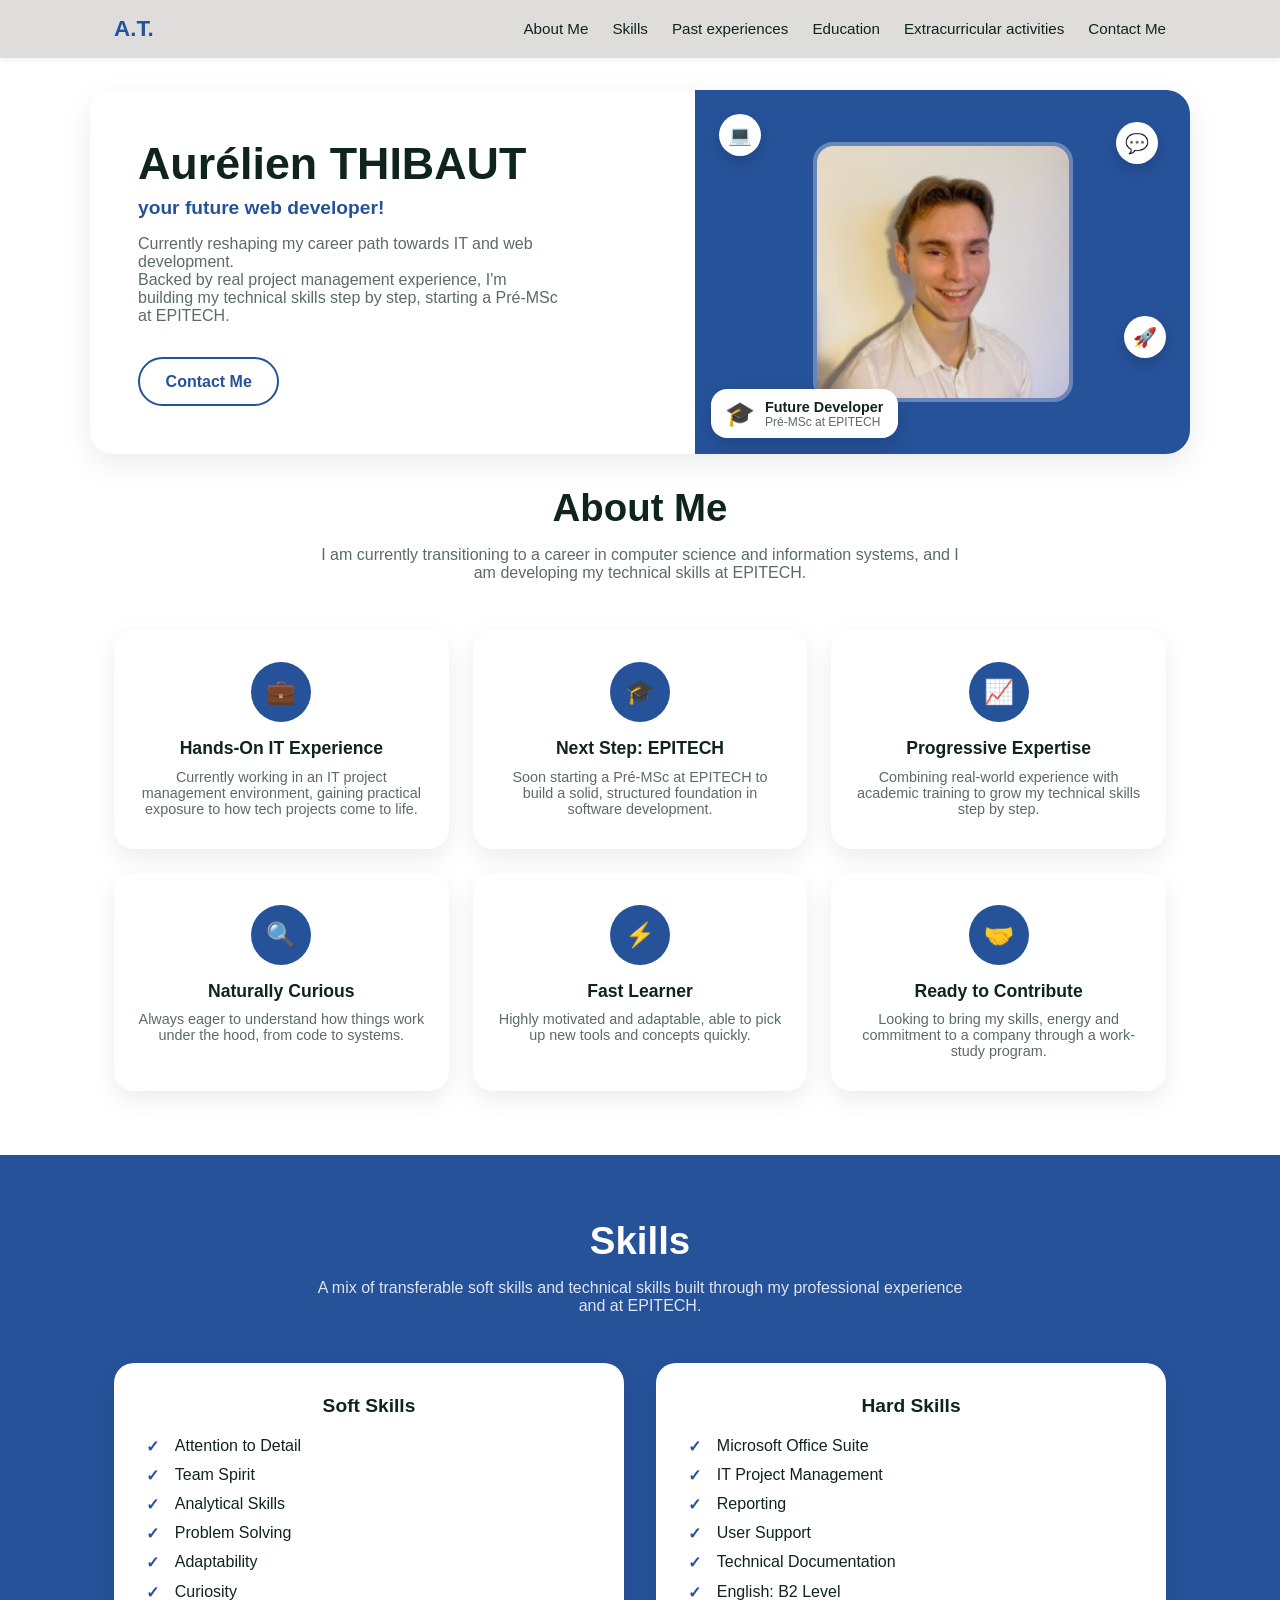
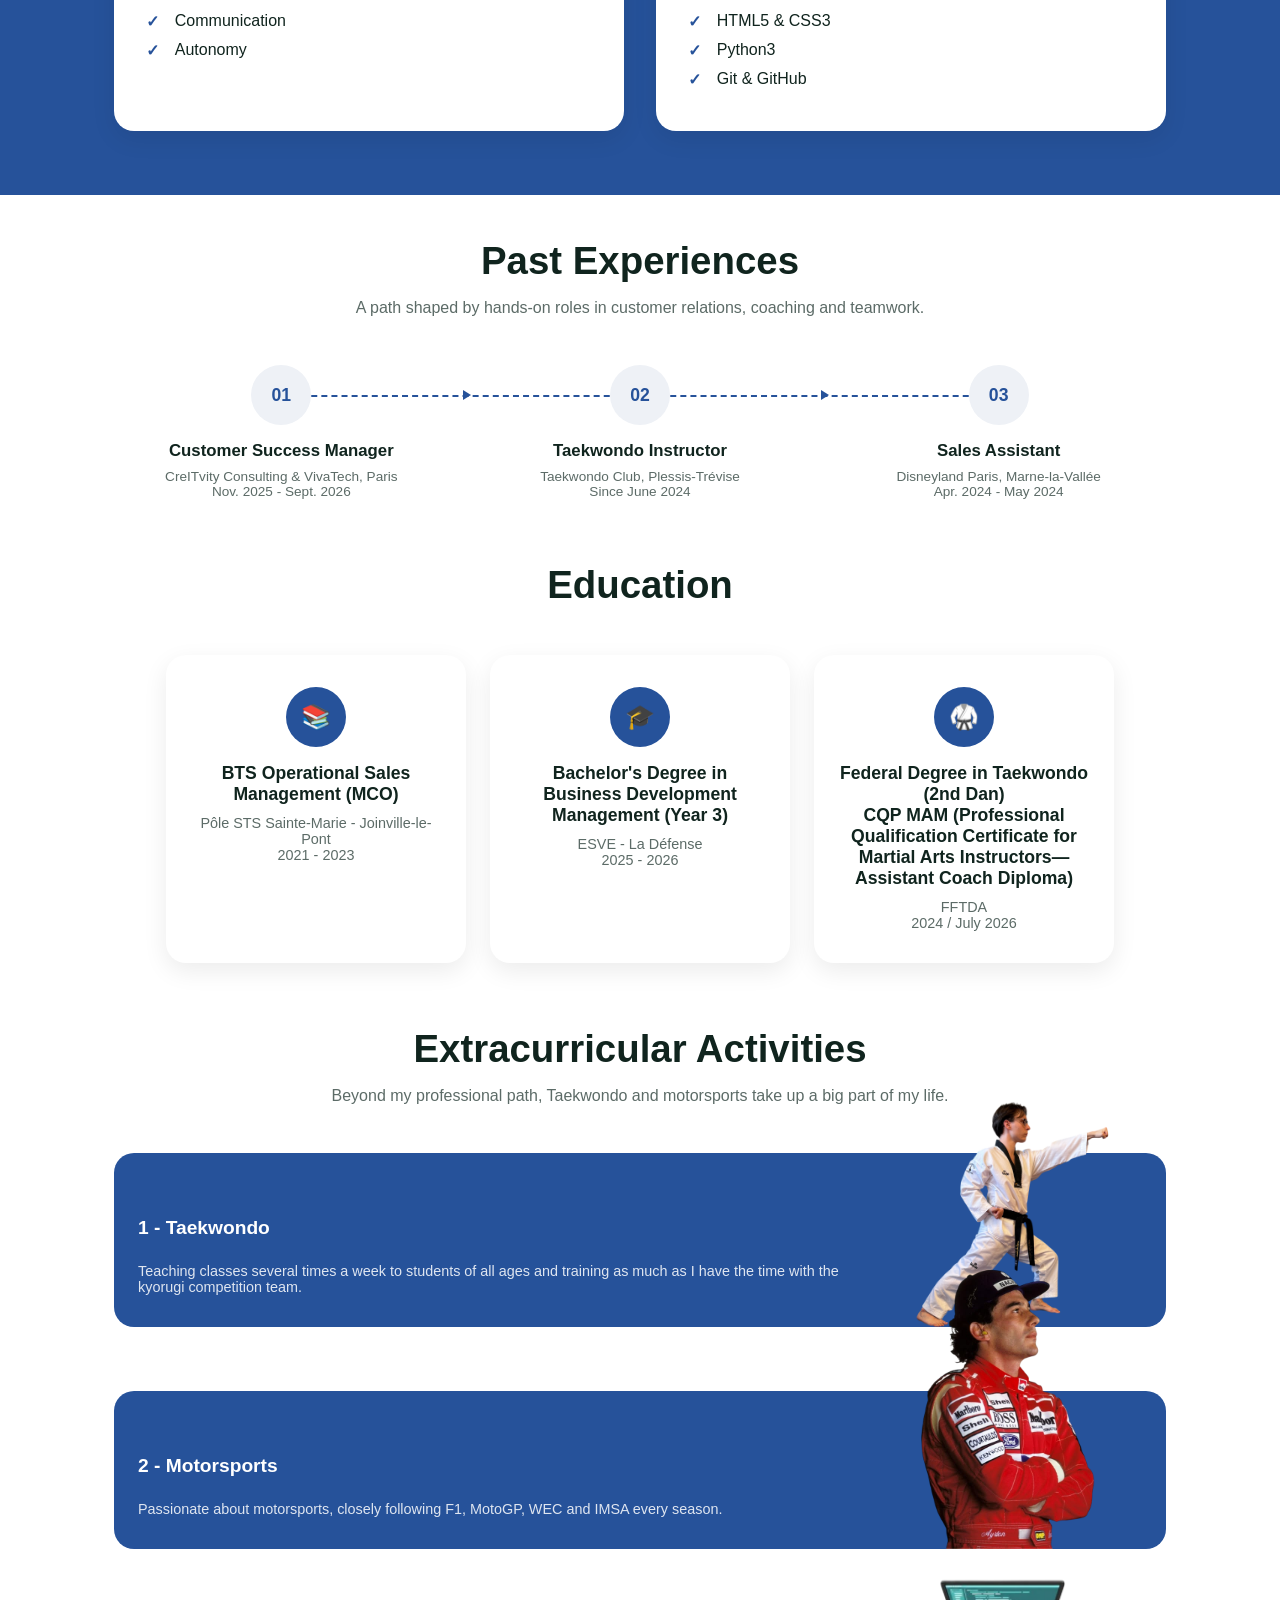
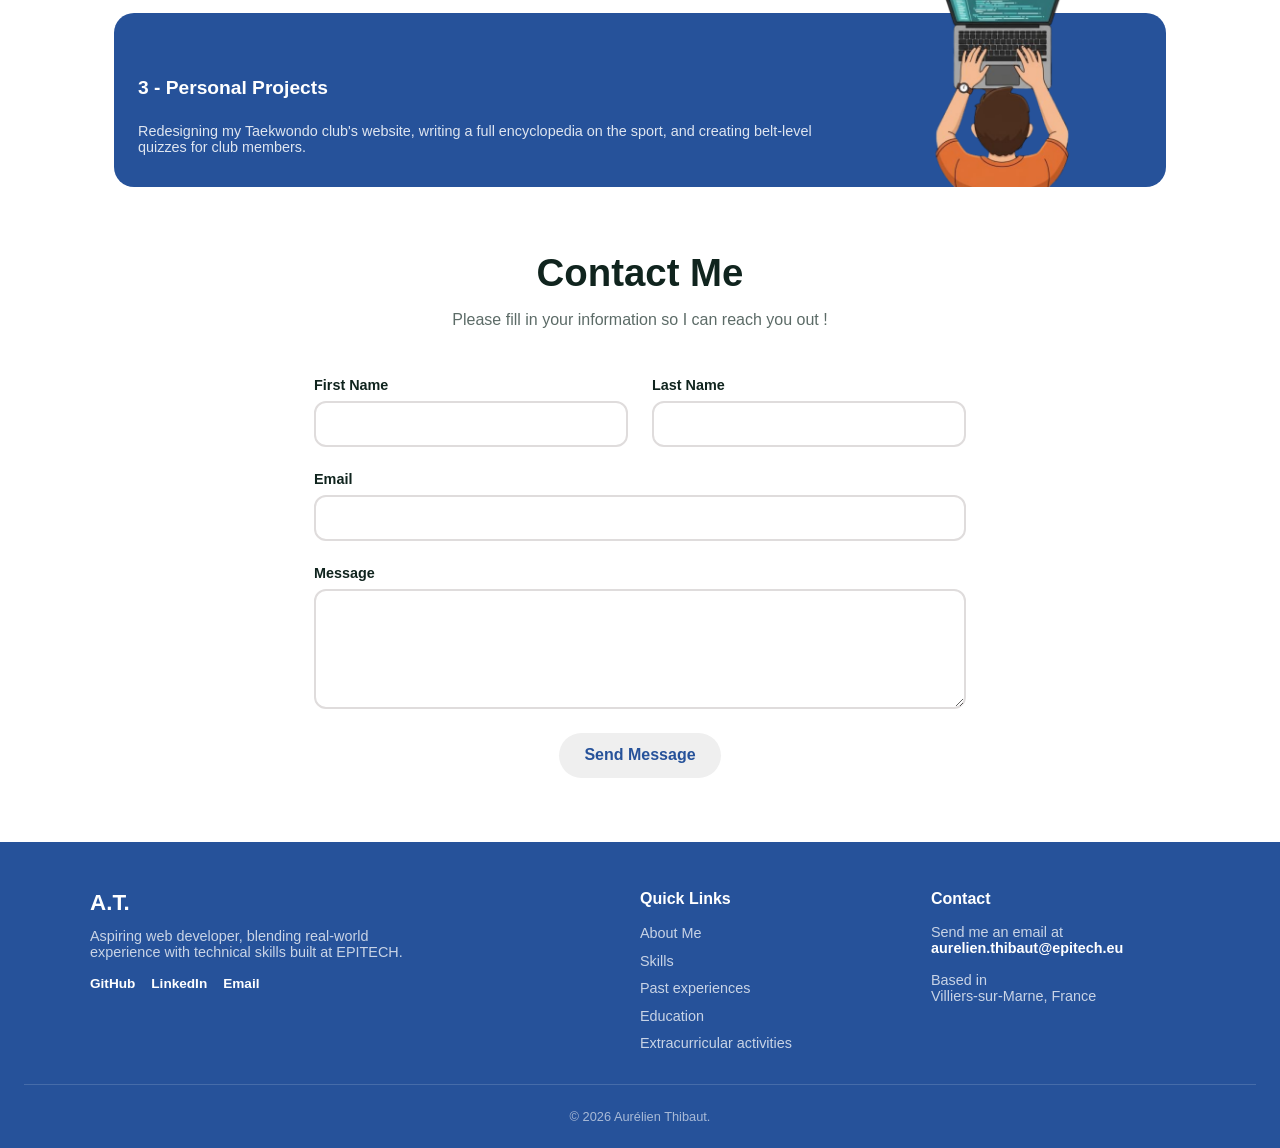
==== commit 0f9bb549: "Digital_Resume: done" ====
--- a/Digital_Resume/index.html
+++ b/Digital_Resume/index.html
@@ -111,7 +111,7 @@
                 <div class="skills-category">
                     <h3>Soft Skills</h3>
                     <ul class="skills-list">
-                        <li>Attetion to Detail</li>
+                        <li>Attention to Detail</li>
                         <li>Team Spirit</li>
                         <li>Analytical Skills</li>
                         <li>Problem Solving</li>
@@ -126,7 +126,7 @@
                     <h3>Hard Skills</h3>
                     <ul class="skills-list">
                         <li>Microsoft Office Suite</li>
-                        <li>IT Priject Management</li>
+                        <li>IT Project Management</li>
                         <li>Reporting</li>
                         <li>User Support</li>
                         <li>Technical Documentation</li>
@@ -139,7 +139,7 @@
             </div>
         </section>
 
-        <section id="past experiences">
+        <section id="experiences">
 
             <div class="section-header">
                 <h2><br>Past Experiences</h2>
@@ -193,7 +193,7 @@
                 <div class="education-item">
                     <div class="education-icon">🥋</div>
                     <h3>Federal Degree in Taekwondo (2nd Dan)<br>CQP MAM (Professional Qualification Certificate for Martial Arts Instructors—Assistant Coach Diploma)</h3>
-                    <p>FFTDA<br>2024 / Jully 2026</p>
+                    <p>FFTDA<br>2024 / July 2026</p>
                 </div>
 
             </div>
@@ -203,31 +203,30 @@
         <section id="extracurricular">
 
             <div class="section-header">
-                <div class="extracurricular_activities-number"></div>
-                    <h2>Extracurricular Activities</h2>
-                    <p>Beyond my professional path, Taekwondo and motorsports take up a big part of my life.</p>
+                <h2>Extracurricular Activities</h2>
+                <p>Beyond my professional path, Taekwondo and motorsports take up a big part of my life.</p>
             </div>
 
                 <div class="extracurricular-grid">
                     <div class="extracurricular-item">
                         <img src="extracurricular-taekwondo.png" alt=" Picture Of Me Doing Taekwondo" class="extracurricular_activity_1-photo">
-                        <h2>1 - Taekwondo</h2>
+                        <h3>1 - Taekwondo</h3>
                         <p><br>Teaching classes several times a week to students of all ages and training as much as I have the time with the kyorugi competition team.</p>
                     </div>
                 </div>
 
                 <div class="extracurricular-grid">
                     <div class="extracurricular-item">
-                        <img src="extracurricular-f1.png" alt=" Picture Of Me Doing Taekwondo" class="extracurricular_activity_2-photo">
-                        <h2>2 - Motorsports</h2>
+                        <img src="extracurricular-f1.png" alt=" Picture Of Senna" class="extracurricular_activity_2-photo">
+                        <h3>2 - Motorsports</h3>
                         <p><br>Passionate about motorsports, closely following F1, MotoGP, WEC and IMSA every season.</p>
                     </div>
                 </div>
                 
                 <div class="extracurricular-grid">
                     <div class="extracurricular-item">
-                        <img src="extracurricular-dev.png" alt=" Picture Of Me Doing Taekwondo" class="extracurricular_activity_3-photo">
-                        <h2>3 - Personal Projects</h2>
+                        <img src="extracurricular-dev.png" alt=" Picture Of A Dev" class="extracurricular_activity_3-photo">
+                        <h3>3 - Personal Projects</h3>
                         <p><br>Redesigning my Taekwondo club's website, writing a full encyclopedia on the sport, and creating belt-level quizzes for club members.</p>
                     </div>
                 </div>
@@ -240,7 +239,7 @@
                 <p>Please fill in your information so I can reach you out !</p>
             </div>
 
-            <form class="contact-form" action="mailto:aurelien.thibaut@epitech.eu" method="post" enctype="text/plain">
+            <form class="contact-form" action="https://formspree.io/f/mvkgweor" method="post">
                 <div class="form-row">
                     <div class="form-group">
                         <label for="firstname">First Name</label>
@@ -294,7 +293,7 @@
 
             <div class="footer-contact">
                 <h3>Contact</h3>
-                <p>Send me an email at<br><a href="mailto:aurelien.thibaut@epitehc.eu">aurelien.thibaut@epitech.eu</a></p>
+                <p>Send me an email at<br><a href="mailto:aurelien.thibaut@epitech.eu">aurelien.thibaut@epitech.eu</a></p>
                 <p>Based in<br>Villiers-sur-Marne, France</p>
             </div>
         </div>
--- a/Digital_Resume/style.css
+++ b/Digital_Resume/style.css
@@ -149,7 +149,7 @@
     color: #26529a;
 }
 
-.btn-primary:hover:hover {
+.btn-primary:hover {
     background-color: #26529a;
     color: #ffffff;
     transform: translateY(-3px);
@@ -529,7 +529,7 @@
     right: 3rem;
     width: 210px;
     height: auto;
-    object-fit: cocontain;
+    object-fit: contain;
 }
 
 .extracurricular_activity_2-photo {
@@ -537,7 +537,7 @@
     bottom: 0px;
     right: 3rem;
     width: 220px;
-    height: 300;
+    height: 300px;
     object-fit: cover;
     object-position: top;
     border-radius: 0px;
@@ -622,21 +622,6 @@
     font-size: 1rem;
 }
 
-/* Responsive */
-.hero-floating-icon {
-    position: absolute;
-    background-color: #ffffff;
-    border-radius: 50%;
-    width: clamp(32px, 8vw, 42px);
-    height: clamp(32px, 8vw, 42px);
-    display: flex;
-    align-items: center;
-    justify-content: center;
-    font-size: clamp(0.9rem, 2.5vw, 1.2rem);
-    box-shadow: 0 6px 15px rgba(0, 0, 0, 0.15);
-    animation: floatUpDown 3s ease-in-out infinite;
-}
-
 /* Footer */
 .site-footer {
     background-color: #26529a;
